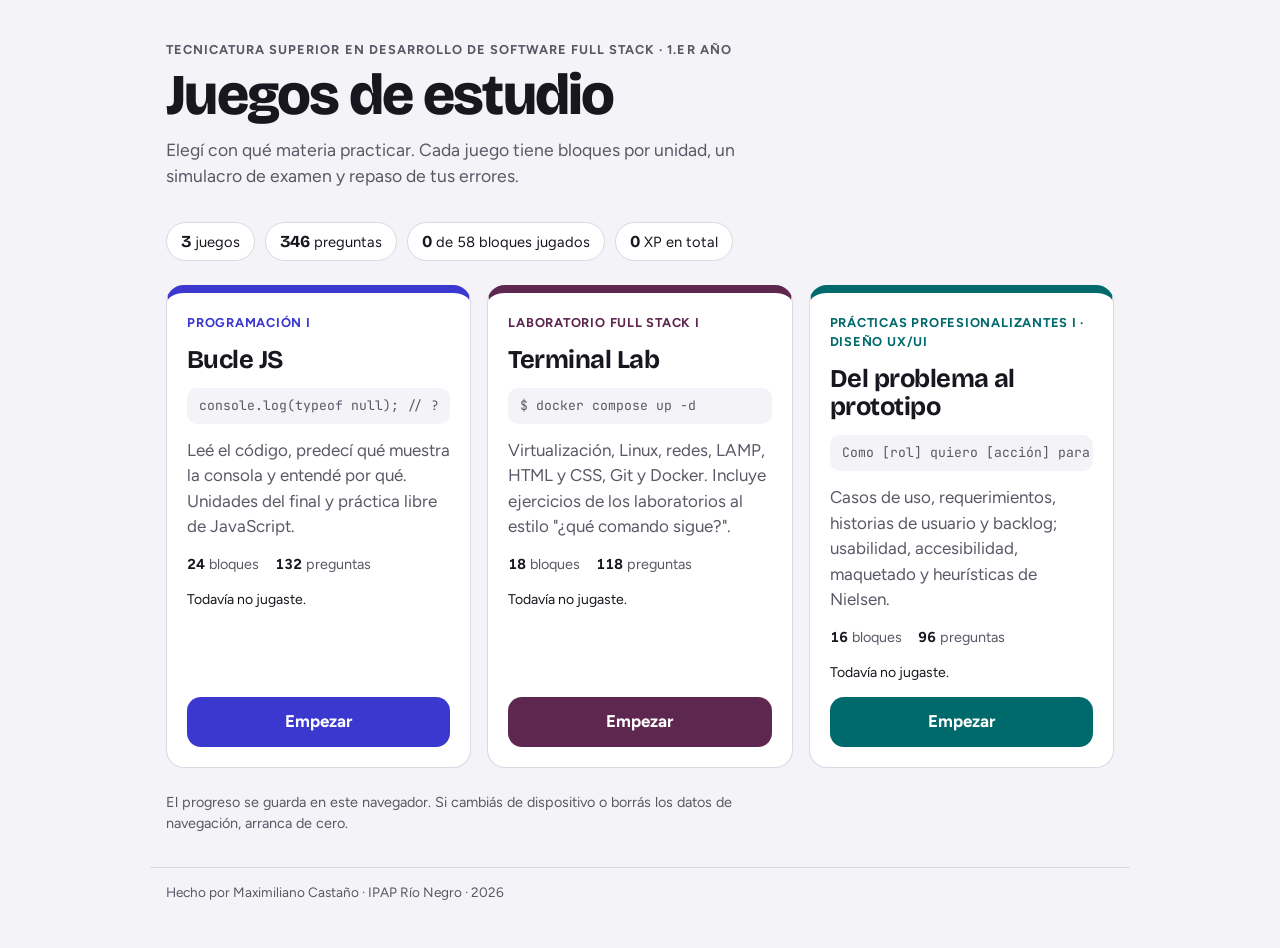
==== index.html @ 50c11a87 "Agregar la plataforma de juegos de estudio Portada para elegir juego y ver el progreso de cada uno, " ====
<!DOCTYPE html>
<html lang="es">
<head>
<meta charset="utf-8">
<meta name="viewport" content="width=device-width, initial-scale=1">
<title>Juegos de estudio</title>
<meta name="description" content="Plataforma de juegos para estudiar la Tecnicatura Superior en Desarrollo de Software Full Stack.">
<link rel="preconnect" href="https://fonts.googleapis.com">
<link rel="preconnect" href="https://fonts.gstatic.com" crossorigin>
<link href="https://fonts.googleapis.com/css2?family=Bricolage+Grotesque:opsz,wght@12..96,600;12..96,800&family=Figtree:wght@400;500;700&family=JetBrains+Mono:wght@500&display=swap" rel="stylesheet">
<link rel="stylesheet" href="styles.css">
</head>
<body>
  <header class="top">
    <p class="eyebrow">Tecnicatura Superior en Desarrollo de Software Full Stack · 1.er año</p>
    <h1>Juegos de estudio</h1>
    <p class="intro">Elegí con qué materia practicar. Cada juego tiene bloques por unidad, un simulacro de examen y repaso de tus errores.</p>
  </header>

  <main>
    <section class="resumen" id="resumen" aria-label="Tu progreso general"></section>
    <section class="juegos" id="juegos" aria-label="Juegos disponibles"></section>
    <p class="nota" id="nota"></p>
  </main>

  <footer class="pie">
    <p>Hecho por Maximiliano Castaño · IPAP Río Negro · 2026</p>
  </footer>

  <script src="app.js"></script>
</body>
</html>
---- styles.css ----
/* Plataforma de juegos: una portada sobria con una tarjeta por juego.
   Cada tarjeta lleva el color de su juego, para reconocerlo antes de entrar. */
:root {
  --bg: #F4F3F7;
  --surface: #FFFFFF;
  --ink: #18171F;
  --muted: #5A5866;
  --line: #DAD8E2;
  --bucle: #3A38CF;
  --lab: #5E2750;
  --proto: #00696B;
  --f-display: "Bricolage Grotesque", "Figtree", system-ui, sans-serif;
  --f-body: "Figtree", system-ui, -apple-system, "Segoe UI", sans-serif;
  --f-code: "JetBrains Mono", ui-monospace, Consolas, monospace;
}
@media (prefers-color-scheme: dark) {
  :root {
    --bg: #121118;
    --surface: #1C1B24;
    --ink: #EDECF3;
    --muted: #ADAABC;
    --line: #34323F;
    --bucle: #A3A2FF;
    --lab: #E0A6CF;
    --proto: #4CDADA;
    color-scheme: dark;
  }
}

* { box-sizing: border-box; }
html, body { margin: 0; }
body {
  background: var(--bg);
  color: var(--ink);
  font-family: var(--f-body);
  font-size: 17px;
  line-height: 1.5;
}
a { color: inherit; }
:focus-visible { outline: 3px solid var(--bucle); outline-offset: 3px; }

.top, main, .pie { max-width: 980px; margin: 0 auto; padding: 0 16px; }
.top { padding-top: 40px; padding-bottom: 8px; }
.eyebrow {
  margin: 0 0 8px;
  font-size: .8rem;
  font-weight: 700;
  letter-spacing: .08em;
  text-transform: uppercase;
  color: var(--muted);
}
h1 {
  font-family: var(--f-display);
  font-weight: 800;
  font-size: clamp(2.2rem, 7vw, 3.6rem);
  line-height: 1;
  letter-spacing: -.03em;
  margin: 0 0 12px;
  text-wrap: balance;
}
.intro { margin: 0; max-width: 56ch; color: var(--muted); font-size: 1.1rem; }

main { display: flex; flex-direction: column; gap: 24px; padding-top: 24px; padding-bottom: 32px; }

.resumen { display: flex; flex-wrap: wrap; gap: 10px; }
.dato {
  background: var(--surface);
  border: 1px solid var(--line);
  border-radius: 999px;
  padding: 6px 14px;
  font-size: .92rem;
  font-variant-numeric: tabular-nums;
}
.dato b { font-family: var(--f-display); font-size: 1.05rem; }

.juegos { display: grid; gap: 16px; grid-template-columns: repeat(auto-fit, minmax(280px, 1fr)); }
.juego {
  --c: var(--bucle);
  background: var(--surface);
  border: 1px solid var(--line);
  border-top: 8px solid var(--c);
  border-radius: 18px;
  padding: 20px;
  display: flex;
  flex-direction: column;
  gap: 14px;
}
.juego.lab { --c: var(--lab); }
.juego.proto { --c: var(--proto); }
.materia { margin: 0; font-size: .8rem; font-weight: 700; letter-spacing: .06em; text-transform: uppercase; color: var(--c); }
.juego h2 { font-family: var(--f-display); font-size: 1.6rem; line-height: 1.1; letter-spacing: -.02em; margin: 0; }
.muestra {
  font-family: var(--f-code);
  font-size: .82rem;
  background: var(--bg);
  border-radius: 10px;
  padding: 8px 12px;
  margin: 0;
  color: var(--muted);
  overflow-x: auto;
  white-space: nowrap;
}
.juego p.desc { margin: 0; color: var(--muted); }
.cifras { display: flex; gap: 16px; font-size: .9rem; color: var(--muted); flex-wrap: wrap; }
.cifras b { color: var(--ink); font-variant-numeric: tabular-nums; }
.avance { display: grid; gap: 6px; font-size: .88rem; }
.barra { height: 8px; border-radius: 99px; background: var(--bg); overflow: hidden; }
.barra i { display: block; height: 100%; background: var(--c); border-radius: 99px; }
.jugar {
  margin-top: auto;
  display: inline-flex;
  justify-content: center;
  align-items: center;
  min-height: 48px;
  padding: 12px 20px;
  border-radius: 14px;
  background: var(--c);
  color: var(--surface);
  font-weight: 700;
  text-decoration: none;
}
.jugar:hover { filter: brightness(1.1); }

.nota { margin: 0; color: var(--muted); font-size: .9rem; max-width: 70ch; }
.pie { padding-bottom: 32px; color: var(--muted); font-size: .85rem; border-top: 1px solid var(--line); }
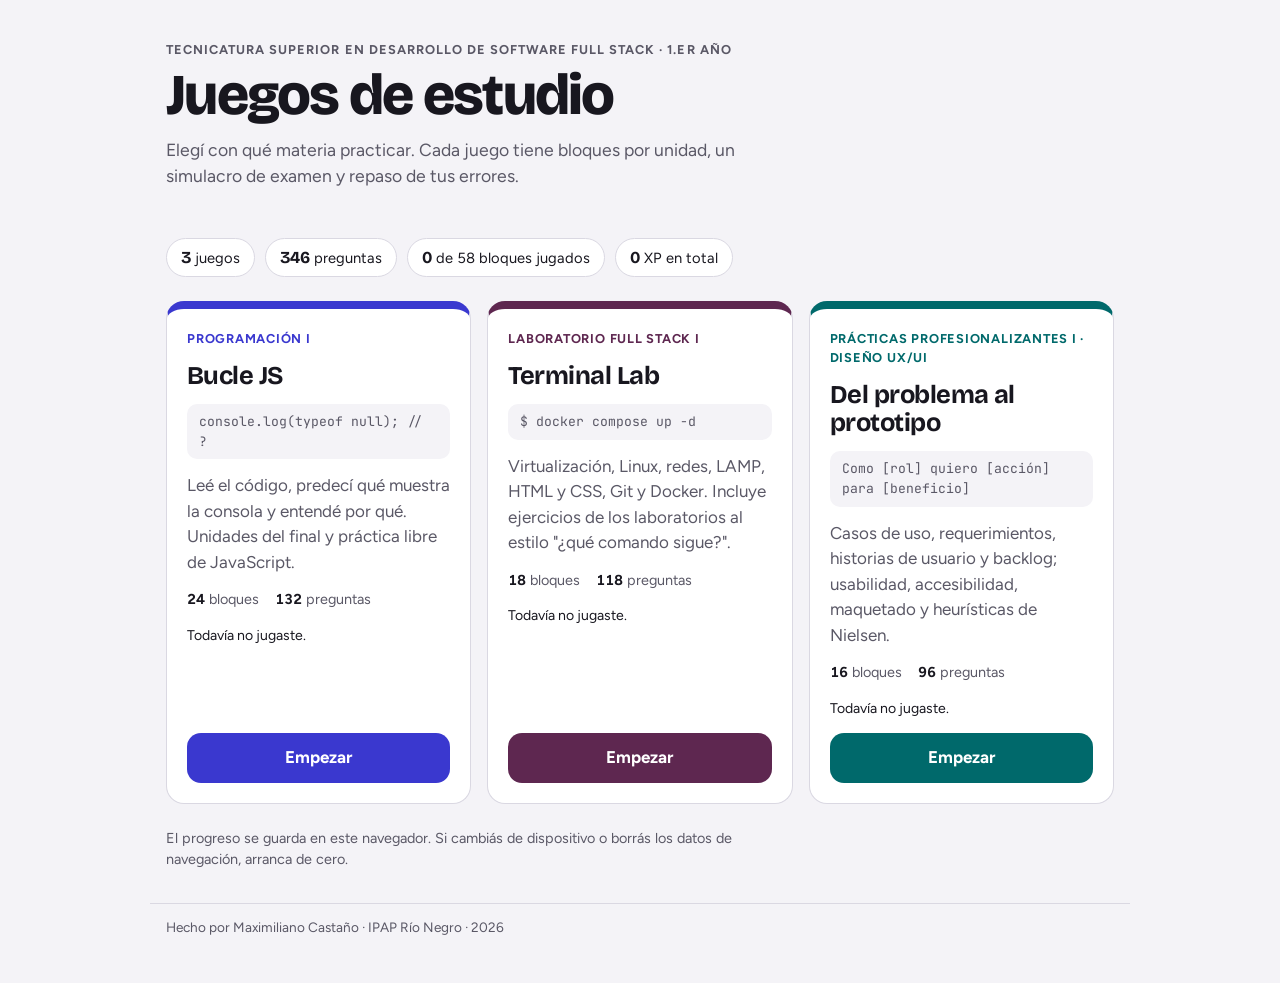
==== commit c25f1e68: "Convertir la plataforma en una app instalable (PWA) Se agregan el manifest, los íconos y un service " ====
--- a/index.html
+++ b/index.html
@@ -5,6 +5,13 @@
 <meta name="viewport" content="width=device-width, initial-scale=1">
 <title>Juegos de estudio</title>
 <meta name="description" content="Plataforma de juegos para estudiar la Tecnicatura Superior en Desarrollo de Software Full Stack.">
+<link rel="manifest" href="manifest.webmanifest">
+<meta name="theme-color" content="#18171F">
+<link rel="icon" type="image/png" sizes="192x192" href="icons/icon-192.png">
+<link rel="apple-touch-icon" href="icons/apple-touch-icon.png">
+<meta name="apple-mobile-web-app-capable" content="yes">
+<meta name="mobile-web-app-capable" content="yes">
+<meta name="apple-mobile-web-app-title" content="Juegos">
 <link rel="preconnect" href="https://fonts.googleapis.com">
 <link rel="preconnect" href="https://fonts.gstatic.com" crossorigin>
 <link href="https://fonts.googleapis.com/css2?family=Bricolage+Grotesque:opsz,wght@12..96,600;12..96,800&family=Figtree:wght@400;500;700&family=JetBrains+Mono:wght@500&display=swap" rel="stylesheet">
@@ -15,6 +22,10 @@
     <p class="eyebrow">Tecnicatura Superior en Desarrollo de Software Full Stack · 1.er año</p>
     <h1>Juegos de estudio</h1>
     <p class="intro">Elegí con qué materia practicar. Cada juego tiene bloques por unidad, un simulacro de examen y repaso de tus errores.</p>
+    <div class="instalar" id="instalar" hidden>
+      <button class="btn-instalar" type="button" id="btn-instalar" hidden>Instalar en el celular</button>
+      <p class="ayuda-instalar" id="ayuda-instalar" hidden></p>
+    </div>
   </header>
 
   <main>
--- a/styles.css
+++ b/styles.css
@@ -97,8 +97,7 @@
   padding: 8px 12px;
   margin: 0;
   color: var(--muted);
-  overflow-x: auto;
-  white-space: nowrap;
+  overflow-wrap: anywhere;
 }
 .juego p.desc { margin: 0; color: var(--muted); }
 .cifras { display: flex; gap: 16px; font-size: .9rem; color: var(--muted); flex-wrap: wrap; }
@@ -123,3 +122,17 @@
 
 .nota { margin: 0; color: var(--muted); font-size: .9rem; max-width: 70ch; }
 .pie { padding-bottom: 32px; color: var(--muted); font-size: .85rem; border-top: 1px solid var(--line); }
+
+.instalar { margin-top: 16px; display: flex; flex-wrap: wrap; align-items: center; gap: 12px; }
+.btn-instalar {
+  font: inherit;
+  font-weight: 700;
+  min-height: 48px;
+  padding: 12px 20px;
+  border: 0;
+  border-radius: 14px;
+  background: var(--ink);
+  color: var(--bg);
+  cursor: pointer;
+}
+.ayuda-instalar { margin: 0; font-size: .92rem; color: var(--muted); max-width: 60ch; }
